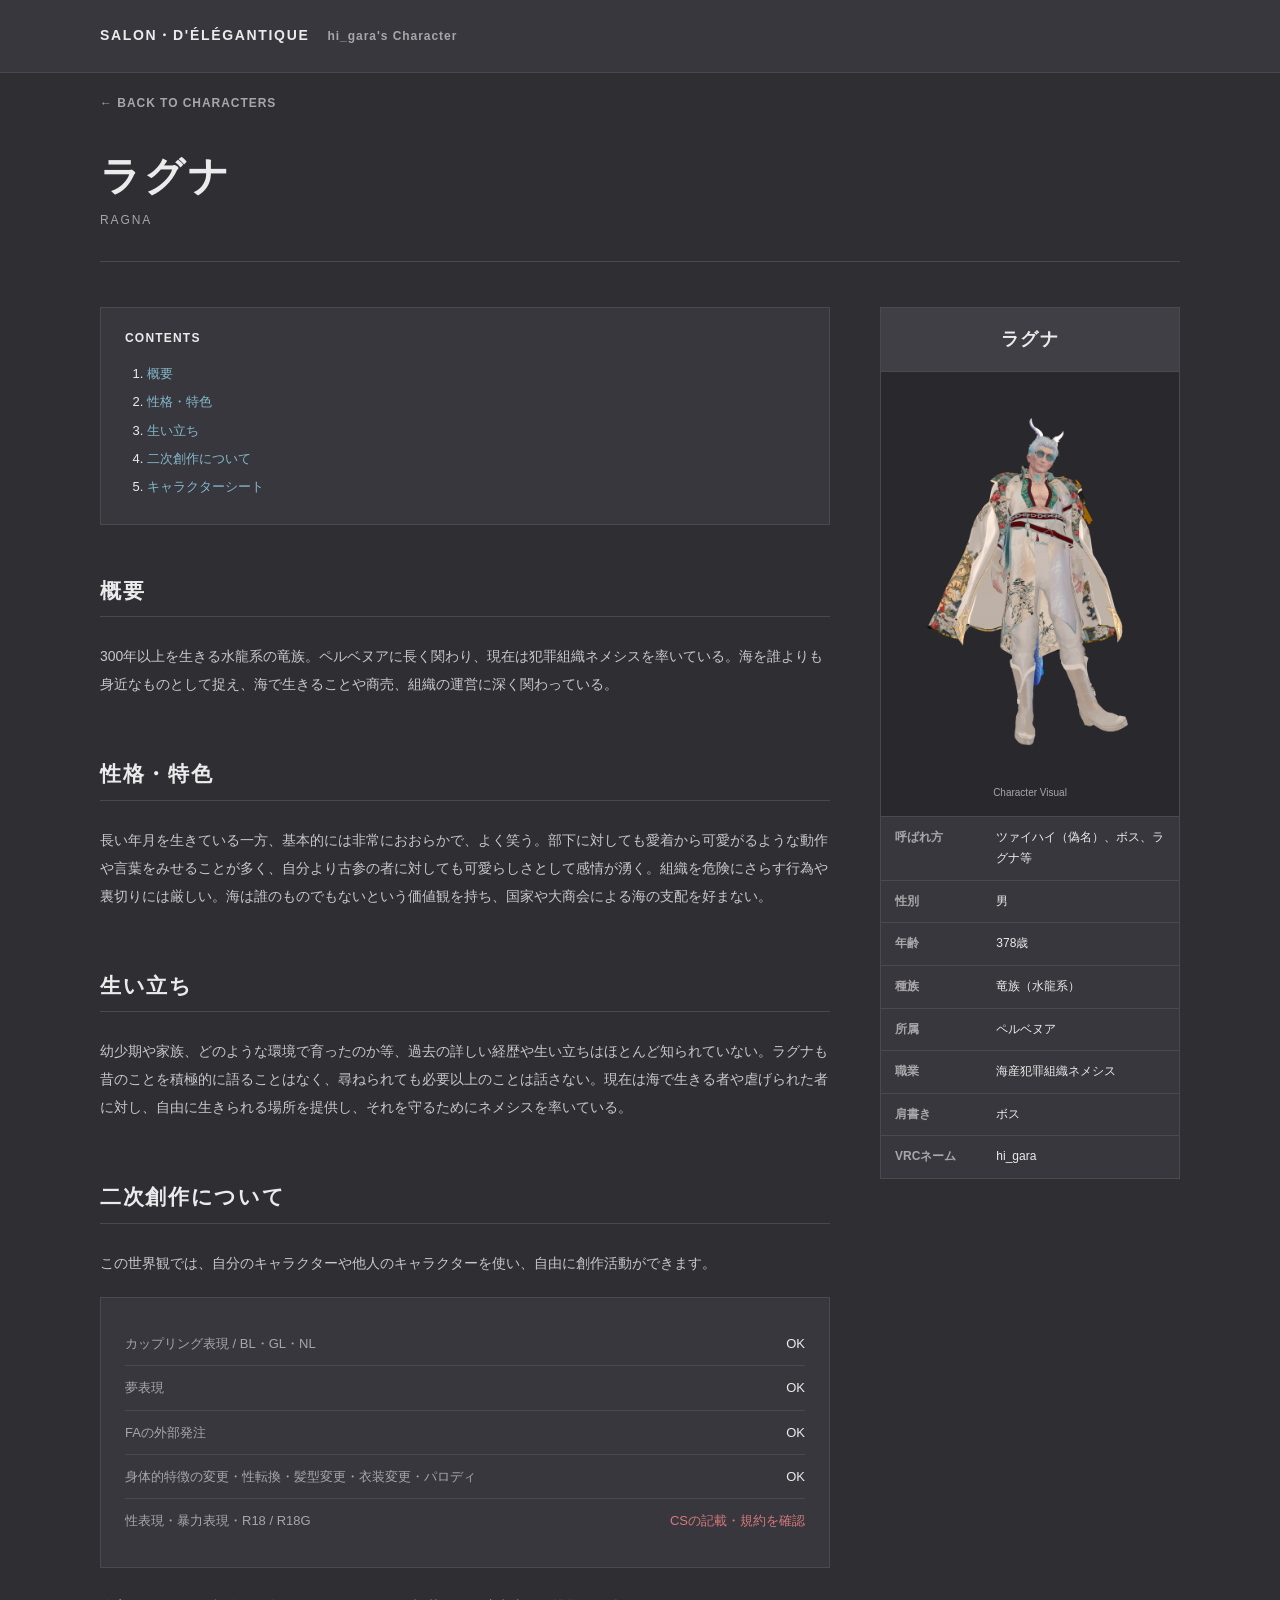
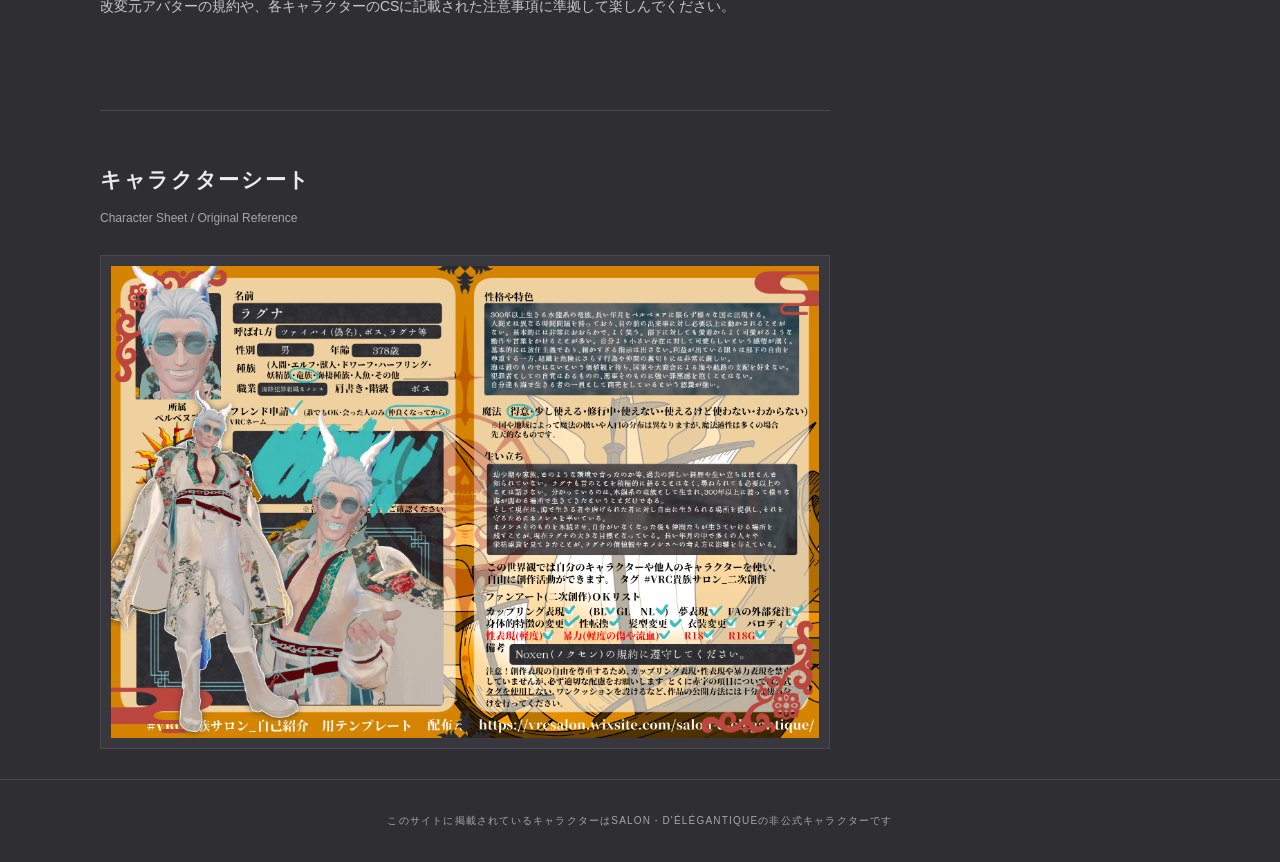
==== characters/ragna.html @ f1f0401c "Initial site" ====
<!doctype html>
<html lang="ja">
 <head>
  <meta charset="utf-8"/>
  <meta content="width=device-width,initial-scale=1.0" name="viewport"/>
  <title>
   ラグナ | SALON・D'ÉLÉGANTIQUE
  </title>
  <link href="../style.css" rel="stylesheet"/>
 </head>
 <body>
  <header class="header">
   <div class="header-inner">
    <a class="logo" href="../index.html">
     <span class="logo-main">
      SALON・D'ÉLÉGANTIQUE
     </span>
     <span class="logo-sub">
      hi_gara's Character
     </span>
    </a>
   </div>
  </header>
  <main>
   <a class="back" href="../index.html">
    ← BACK TO CHARACTERS
   </a>
   <div class="page-title-area">
    <h1 class="page-title">
     ラグナ
    </h1>
    <p class="page-title-en">
     RAGNA
    </p>
   </div>
   <div class="content-layout">
    <article class="article">
     <nav class="toc">
      <p class="toc-title">
       CONTENTS
      </p>
      <ol>
       <li>
        <a href="#overview">
         概要
        </a>
       </li>
       <li>
        <a href="#personality">
         性格・特色
        </a>
       </li>
       <li>
        <a href="#background">
         生い立ち
        </a>
       </li>
       <li>
        <a href="#creation">
         二次創作について
        </a>
       </li>
       <li>
        <a href="#character-sheet">
         キャラクターシート
        </a>
       </li>
      </ol>
     </nav>
     <section class="article-section" id="overview">
      <h2>
       概要
      </h2>
      <p>
       300年以上を生きる水龍系の竜族。ペルベヌアに長く関わり、現在は犯罪組織ネメシスを率いている。海を誰よりも身近なものとして捉え、海で生きることや商売、組織の運営に深く関わっている。
      </p>
     </section>
     <section class="article-section" id="personality">
      <h2>
       性格・特色
      </h2>
      <p>
       長い年月を生きている一方、基本的には非常におおらかで、よく笑う。部下に対しても愛着から可愛がるような動作や言葉をみせることが多く、自分より古参の者に対しても可愛らしさとして感情が湧く。組織を危険にさらす行為や裏切りには厳しい。海は誰のものでもないという価値観を持ち、国家や大商会による海の支配を好まない。
      </p>
     </section>
     <section class="article-section" id="background">
      <h2>
       生い立ち
      </h2>
      <p>
       幼少期や家族、どのような環境で育ったのか等、過去の詳しい経歴や生い立ちはほとんど知られていない。ラグナも昔のことを積極的に語ることはなく、尋ねられても必要以上のことは話さない。現在は海で生きる者や虐げられた者に対し、自由に生きられる場所を提供し、それを守るためにネメシスを率いている。
      </p>
     </section>
     <section class="article-section" id="creation">
      <h2>
       二次創作について
      </h2>
      <p>
       この世界観では、自分のキャラクターや他人のキャラクターを使い、自由に創作活動ができます。
      </p>
      <div class="guideline">
       <ul class="guideline-list">
        <li>
         <span class="guideline-name">
          カップリング表現 / BL・GL・NL
         </span>
         <span class="guideline-ok">
          OK
         </span>
        </li>
        <li>
         <span class="guideline-name">
          夢表現
         </span>
         <span class="guideline-ok">
          OK
         </span>
        </li>
        <li>
         <span class="guideline-name">
          FAの外部発注
         </span>
         <span class="guideline-ok">
          OK
         </span>
        </li>
        <li>
         <span class="guideline-name">
          身体的特徴の変更・性転換・髪型変更・衣装変更・パロディ
         </span>
         <span class="guideline-ok">
          OK
         </span>
        </li>
        <li>
         <span class="guideline-name">
          性表現・暴力表現・R18 / R18G
         </span>
         <span class="guideline-note">
          CSの記載・規約を確認
         </span>
        </li>
       </ul>
      </div>
      <p>
       改変元アバターの規約や、各キャラクターのCSに記載された注意事項に準拠して楽しんでください。
      </p>
     </section>
     <section class="cs-section" id="character-sheet">
      <h2 class="cs-title">
       キャラクターシート
      </h2>
      <p class="cs-caption">
       Character Sheet / Original Reference
      </p>
      <div class="cs-image">
       <img alt="ラグナ キャラクターシート" src="../images/cs-ragna.png"/>
      </div>
     </section>
    </article>
    <aside class="infobox">
     <div class="infobox-title">
      ラグナ
     </div>
     <div class="infobox-image">
      <img alt="ラグナの立ち絵" src="../images/ragna.png"/>
      <p class="infobox-caption">
       Character Visual
      </p>
     </div>
     <table class="info-table">
      <tr>
       <th>
        呼ばれ方
       </th>
       <td>
        ツァイハイ（偽名）、ボス、ラグナ等
       </td>
      </tr>
      <tr>
       <th>
        性別
       </th>
       <td>
        男
       </td>
      </tr>
      <tr>
       <th>
        年齢
       </th>
       <td>
        378歳
       </td>
      </tr>
      <tr>
       <th>
        種族
       </th>
       <td>
        竜族（水龍系）
       </td>
      </tr>
      <tr>
       <th>
        所属
       </th>
       <td>
        ペルベヌア
       </td>
      </tr>
      <tr>
       <th>
        職業
       </th>
       <td>
        海産犯罪組織ネメシス
       </td>
      </tr>
      <tr>
       <th>
        肩書き
       </th>
       <td>
        ボス
       </td>
      </tr>
      <tr>
       <th>
        VRCネーム
       </th>
       <td>
        hi_gara
       </td>
      </tr>
     </table>
    </aside>
   </div>
  </main>
  <footer>
   このサイトに掲載されているキャラクターはSALON・D'ÉLÉGANTIQUEの非公式キャラクターです
  </footer>
 </body>
</html>
---- style.css ----
/* ========================================
   VARIABLES
======================================== */

:root {
  --bg: #2f2e33;
  --panel: #38373d;
  --panel-light: #403f45;

  --text: #ecebec;
  --text-sub: #c9c7ca;
  --muted: #a8a6aa;

  --line: #4a494f;
  --accent: #84b9cb;
  --danger: #d77b7b;

  --max-width: 1080px;
}


/* ========================================
   RESET / BASE
======================================== */

* {
  box-sizing: border-box;
}


html {
  background: var(--bg);
  color: var(--text);
  scroll-behavior: smooth;
}


body {
  margin: 0;
  min-width: 320px;

  background: var(--bg);
  color: var(--text);

  font-family:
    "Yu Gothic UI",
    "Yu Gothic",
    "BIZ UDPGothic",
    "Meiryo",
    sans-serif;

  line-height: 1.8;
}


a {
  color: inherit;
  text-decoration: none;
}


/* ========================================
   HEADER
======================================== */

.header {
  border-bottom: 1px solid var(--line);
  background: var(--panel);
}


.header-inner {
  width: min(calc(100% - 40px), var(--max-width));
  min-height: 72px;
  margin: 0 auto;

  display: flex;
  align-items: center;
}


.logo {
  display: flex;
  align-items: baseline;
  gap: 18px;

  font-weight: 700;
}


.logo-main {
  font-size: 14px;
  letter-spacing: 0.12em;
}


.logo-sub {
  color: var(--muted);
  font-size: 12px;
  letter-spacing: 0.08em;
}


/* ========================================
   MAIN
======================================== */

main {
  width: min(calc(100% - 40px), var(--max-width));
  margin: 0 auto;
  padding: 15px 0 30px;
}


/* ========================================
   BACK LINK
======================================== */

.back {
  display: inline-block;
  margin-bottom: 35px;

  color: var(--muted);

  font-size: 12px;
  font-weight: 600;
  letter-spacing: 0.08em;
}


.back:hover {
  color: var(--text);
}


/* ========================================
   PAGE TITLE
======================================== */

.page-title-area {
  margin-bottom: 45px;
  padding-bottom: 30px;

  border-bottom: 1px solid var(--line);
}


.page-title {
  margin: 0;

  font-size: clamp(28px, 5vw, 40px);
  line-height: 1.3;
  letter-spacing: 0.08em;
}


.page-title-en {
  margin: 8px 0 0;

  color: var(--muted);

  font-size: 12px;
  letter-spacing: 0.16em;
}


/* ========================================
   CHARACTER LIST / TOP PAGE
======================================== */

.characters-section {
  padding: 10px 0 20px;
}


.section-head {
  display: flex;
  align-items: center;
  justify-content: space-between;

  margin-bottom: 38px;
}


.section-title {
  margin: 0;

  font-size: 20px;
  letter-spacing: 0.12em;
}


.section-caption {
  margin: 0;

  color: var(--muted);

  font-size: 10px;
  letter-spacing: 0.16em;
}


.characters {
  display: grid;
  grid-template-columns: repeat(2, minmax(0, 1fr));
  gap: 20px;
}


.character {
  display: grid;
  grid-template-columns: 180px 1fr;

  min-height: 270px;

  overflow: hidden;

  border: 1px solid var(--line);
  background: var(--panel);

  transition:
    background 0.2s ease,
    transform 0.2s ease;
}


.character:hover {
  background: var(--panel-light);
  transform: translateY(-2px);
}


.character-image {
  min-height: 270px;

  display: flex;
  align-items: center;
  justify-content: center;

  overflow: hidden;
  background: #29282d;
}


.character-image img {
  width: 100%;
  height: 100%;

  object-fit: cover;
}


.character-body {
  padding: 30px 28px;

  display: flex;
  flex-direction: column;
}


.character-label {
  margin: 0 0 10px;

  color: var(--accent);

  font-size: 10px;
  font-weight: 700;
  letter-spacing: 0.2em;
}


.character-name {
  margin: 0;

  font-size: 22px;
  letter-spacing: 0.08em;
}


.character-role {
  margin: 8px 0 0;

  color: var(--muted);

  font-size: 12px;
}


.character-copy {
  margin: 24px 0 0;

  color: var(--text-sub);

  font-size: 13px;
  line-height: 1.9;
}


.character-more {
  margin-top: auto;
  padding-top: 24px;

  color: var(--muted);

  font-size: 10px;
  font-weight: 700;
  letter-spacing: 0.18em;
}


/* ========================================
   DETAIL PAGE LAYOUT
======================================== */

.content-layout {
  display: grid;
  grid-template-columns: minmax(0, 1fr) 300px;
  gap: 50px;
  align-items: start;
}


.article {
  min-width: 0;
}


/* ========================================
   TABLE OF CONTENTS
======================================== */

.toc {
  margin-bottom: 50px;
  padding: 20px 24px;

  border: 1px solid var(--line);
  background: var(--panel);
}


.toc-title {
  margin: 0 0 12px;

  font-size: 12px;
  font-weight: 700;
  letter-spacing: 0.1em;
}


.toc ol {
  margin: 0;
  padding-left: 22px;
}


.toc li {
  margin: 5px 0;
  font-size: 13px;
}


.toc a {
  color: var(--accent);
}


.toc a:hover {
  text-decoration: underline;
}


/* ========================================
   ARTICLE
======================================== */

.article-section {
  margin-bottom: 60px;
}


.article-section h2 {
  margin: 0 0 25px;
  padding-bottom: 10px;

  border-bottom: 1px solid var(--line);

  font-size: 21px;
  line-height: 1.5;
  letter-spacing: 0.08em;
}


.article-section h3 {
  margin: 30px 0 12px;

  font-size: 16px;
  letter-spacing: 0.05em;
}


.article-section p {
  margin: 0 0 20px;

  color: var(--text-sub);

  font-size: 14px;
  line-height: 2;
}


/* ========================================
   INFOBOX
======================================== */

.infobox {
  position: sticky;
  top: 25px;

  border: 1px solid var(--line);
  background: var(--panel);
}


.infobox-title {
  padding: 15px 18px;

  border-bottom: 1px solid var(--line);
  background: var(--panel-light);

  text-align: center;

  font-size: 18px;
  font-weight: 700;
  letter-spacing: 0.08em;
}


.infobox-image {
  padding: 14px;
  background: #29282d;
}


.infobox-image img {
  display: block;

  width: 100%;
  height: 390px;

  object-fit: contain;
}


.infobox-caption {
  margin: 8px 0 0;

  color: var(--muted);

  text-align: center;

  font-size: 10px;
}


/* ========================================
   INFO TABLE
======================================== */

.info-table {
  width: 100%;
  border-collapse: collapse;

  font-size: 12px;
}


.info-table th,
.info-table td {
  padding: 10px 14px;

  border-top: 1px solid var(--line);

  vertical-align: top;
}


.info-table th {
  width: 34%;

  color: var(--muted);

  font-weight: 600;
  text-align: left;
}


.info-table td {
  color: var(--text);
}


/* ========================================
   CREATIVE GUIDELINE
======================================== */

.guideline {
  padding: 24px;

  border: 1px solid var(--line);
  background: var(--panel);
}


.guideline-list {
  margin: 0;
  padding: 0;

  list-style: none;
}


.guideline-list li {
  display: flex;
  justify-content: space-between;
  gap: 20px;

  padding: 10px 0;

  border-bottom: 1px solid var(--line);

  color: var(--text-sub);

  font-size: 13px;
}


.guideline-list li:last-child {
  border-bottom: 0;
}


.guideline-name {
  color: var(--muted);
}


.guideline-ok {
  color: var(--text);
}


.guideline-note {
  color: var(--danger);
}


/* 二次創作ガイドライン下の注意書き */
.guideline + p {
  margin-top: 24px;
}


/* ========================================
   CHARACTER SHEET
======================================== */

.cs-section {
  margin-top: 90px;
  padding-top: 50px;

  border-top: 1px solid var(--line);
}


.cs-title {
  margin: 0 0 10px;

  font-size: 21px;
  letter-spacing: 0.08em;
}


.cs-caption {
  margin: 0 0 25px;

  color: var(--muted);

  font-size: 12px;
}


.cs-image {
  padding: 10px;

  border: 1px solid var(--line);
  background: var(--panel);
}


.cs-image img {
  display: block;

  width: 100%;
  height: auto;
}


/* ========================================
   FOOTER
======================================== */

footer {
  border-top: 1px solid var(--line);

  padding: 32px 20px;

  color: var(--muted);

  text-align: center;

  font-size: 10px;
  letter-spacing: 0.12em;
}


/* ========================================
   TABLET
======================================== */

@media (max-width: 850px) {

  .content-layout {
    grid-template-columns: 1fr;
    gap: 45px;
  }


  .infobox {
    position: static;

    max-width: 420px;
    margin: 0 auto;

    order: -1;
  }
}


@media (max-width: 760px) {

  .characters {
    grid-template-columns: 1fr;
  }


  .characters-section {
    padding: 10px 0 20px;
  }
}


/* ========================================
   MOBILE
======================================== */

@media (max-width: 600px) {

  .header-inner,
  main {
    width: min(calc(100% - 32px), var(--max-width));
  }


  .header-inner {
    min-height: 64px;
  }


  .logo {
    gap: 10px;
  }


  .logo-main {
    font-size: 11px;
  }


  .logo-sub {
    font-size: 10px;
  }


  .character {
    grid-template-columns: 120px 1fr;
  }


  .character-image {
    min-height: 230px;
  }


  .character-body {
    padding: 22px 20px;
  }


  .character-name {
    font-size: 18px;
  }


  .infobox-image img {
    height: 360px;
  }
}
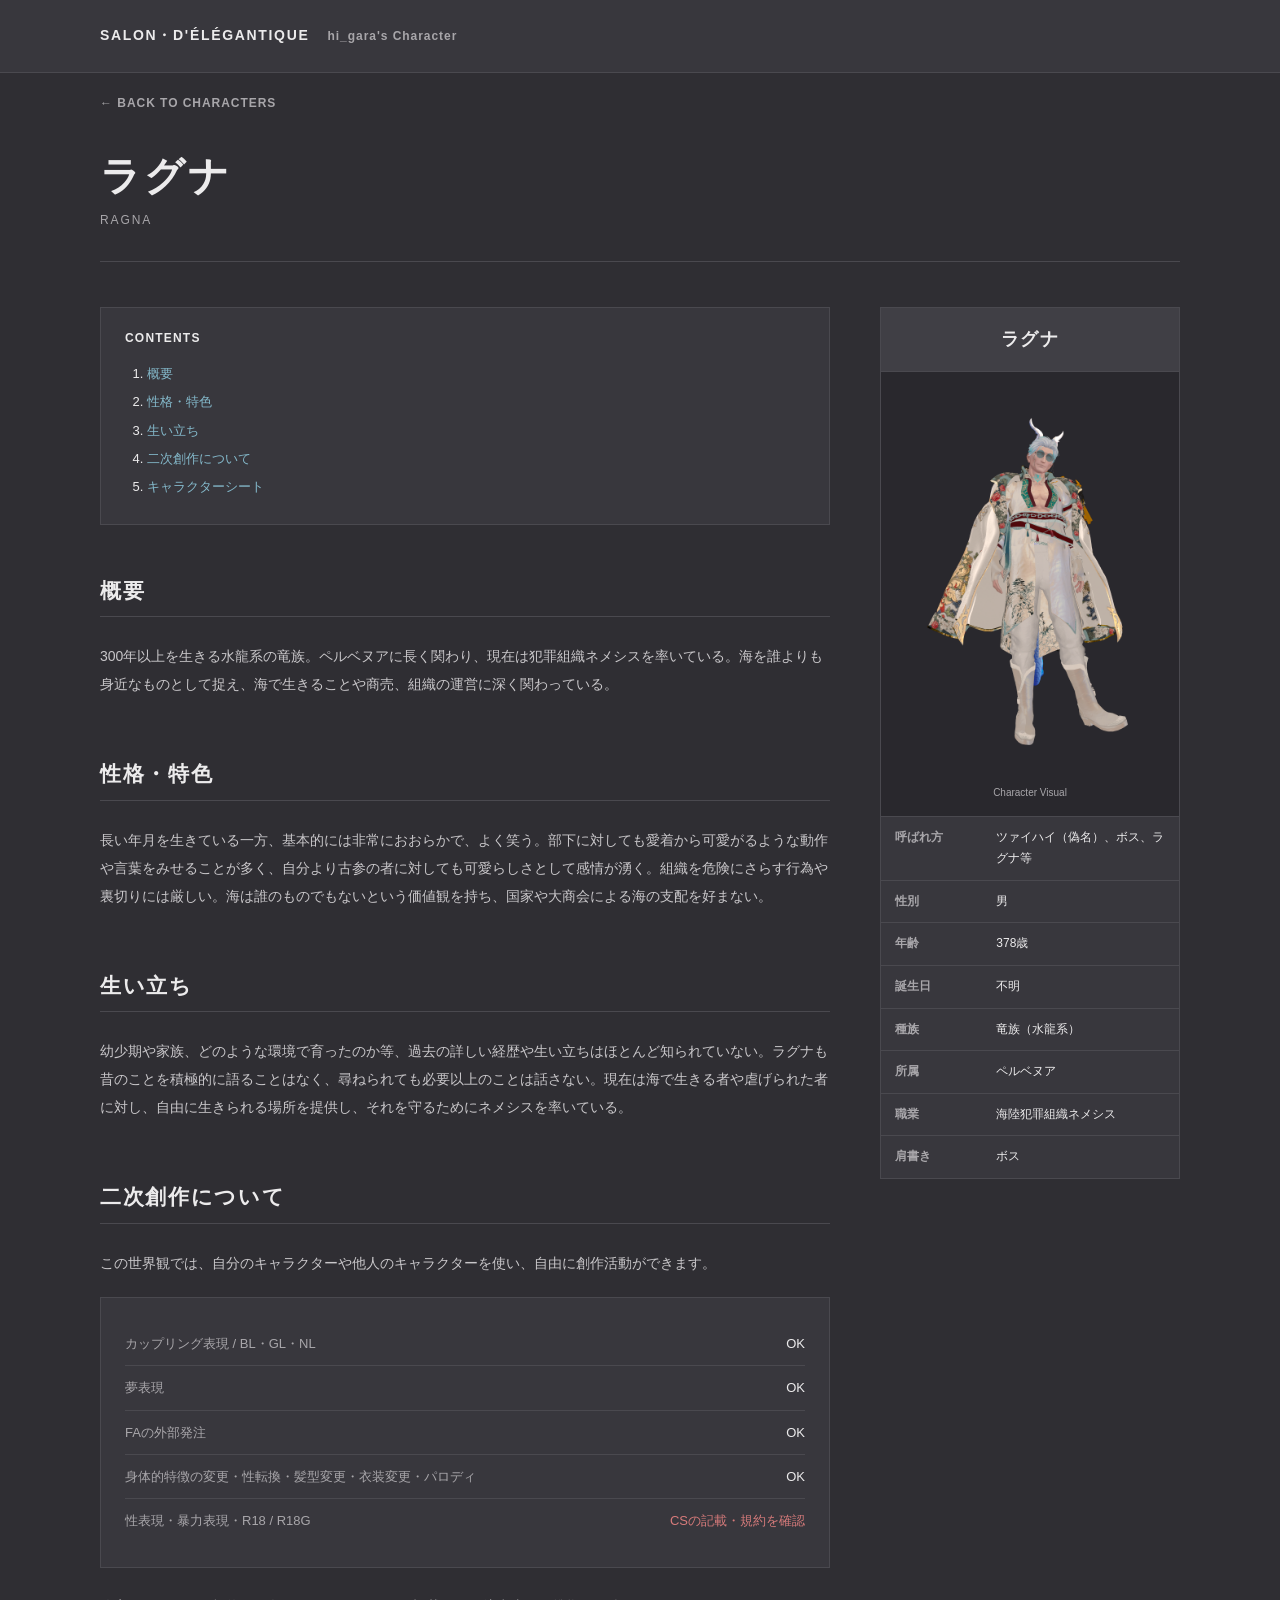
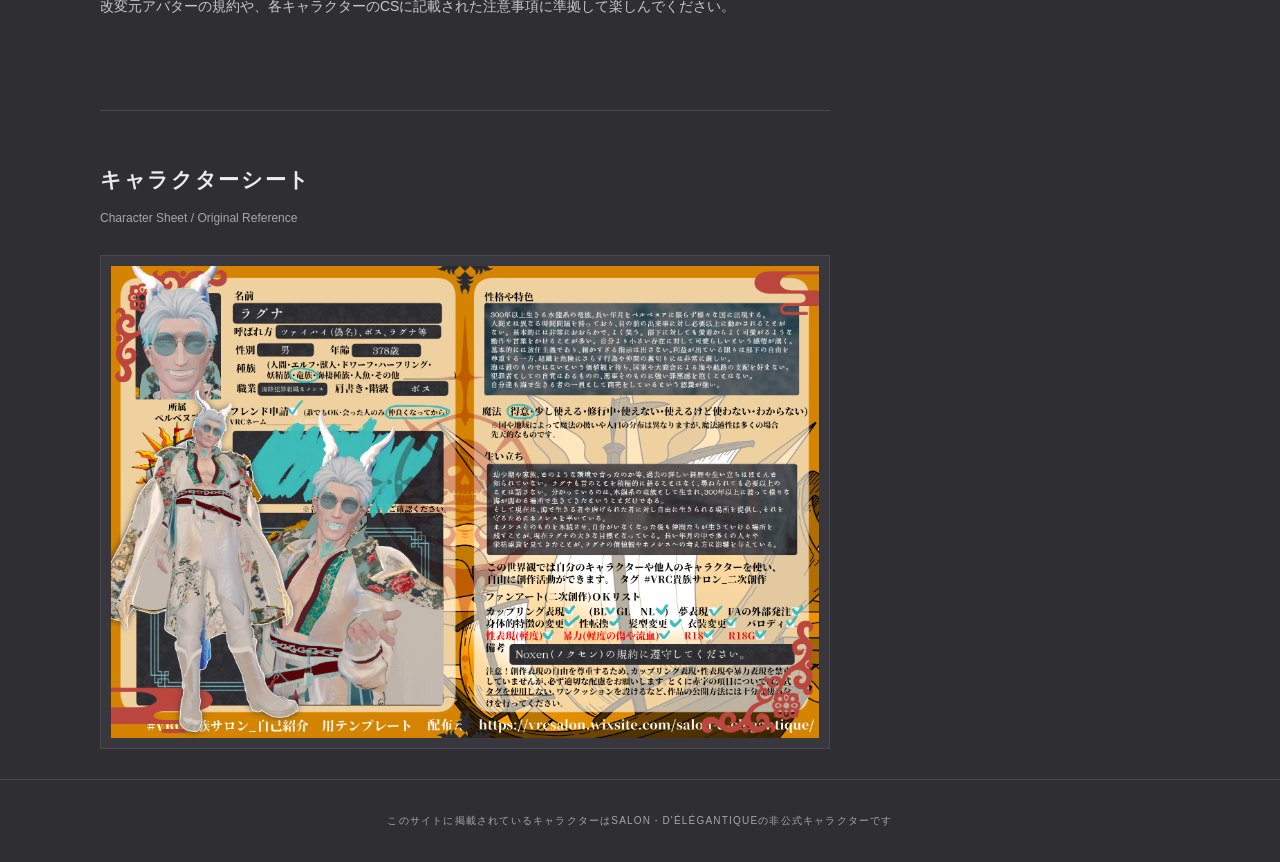
==== commit 456e3172: "seiriseiton" ====
--- a/characters/ragna.html
+++ b/characters/ragna.html
@@ -193,6 +193,10 @@
         378歳
        </td>
       </tr>
+        <tr>
+        <th>誕生日</th>
+        <td>不明</td>
+    </tr>
       <tr>
        <th>
         種族
@@ -214,7 +218,7 @@
         職業
        </th>
        <td>
-        海産犯罪組織ネメシス
+        海陸犯罪組織ネメシス
        </td>
       </tr>
       <tr>
@@ -223,14 +227,6 @@
        </th>
        <td>
         ボス
-       </td>
-      </tr>
-      <tr>
-       <th>
-        VRCネーム
-       </th>
-       <td>
-        hi_gara
        </td>
       </tr>
      </table>
--- a/style.css
+++ b/style.css
@@ -413,9 +413,6 @@
 ======================================== */
 
 .infobox {
-  position: sticky;
-  top: 25px;
-
   border: 1px solid var(--line);
   background: var(--panel);
 }
